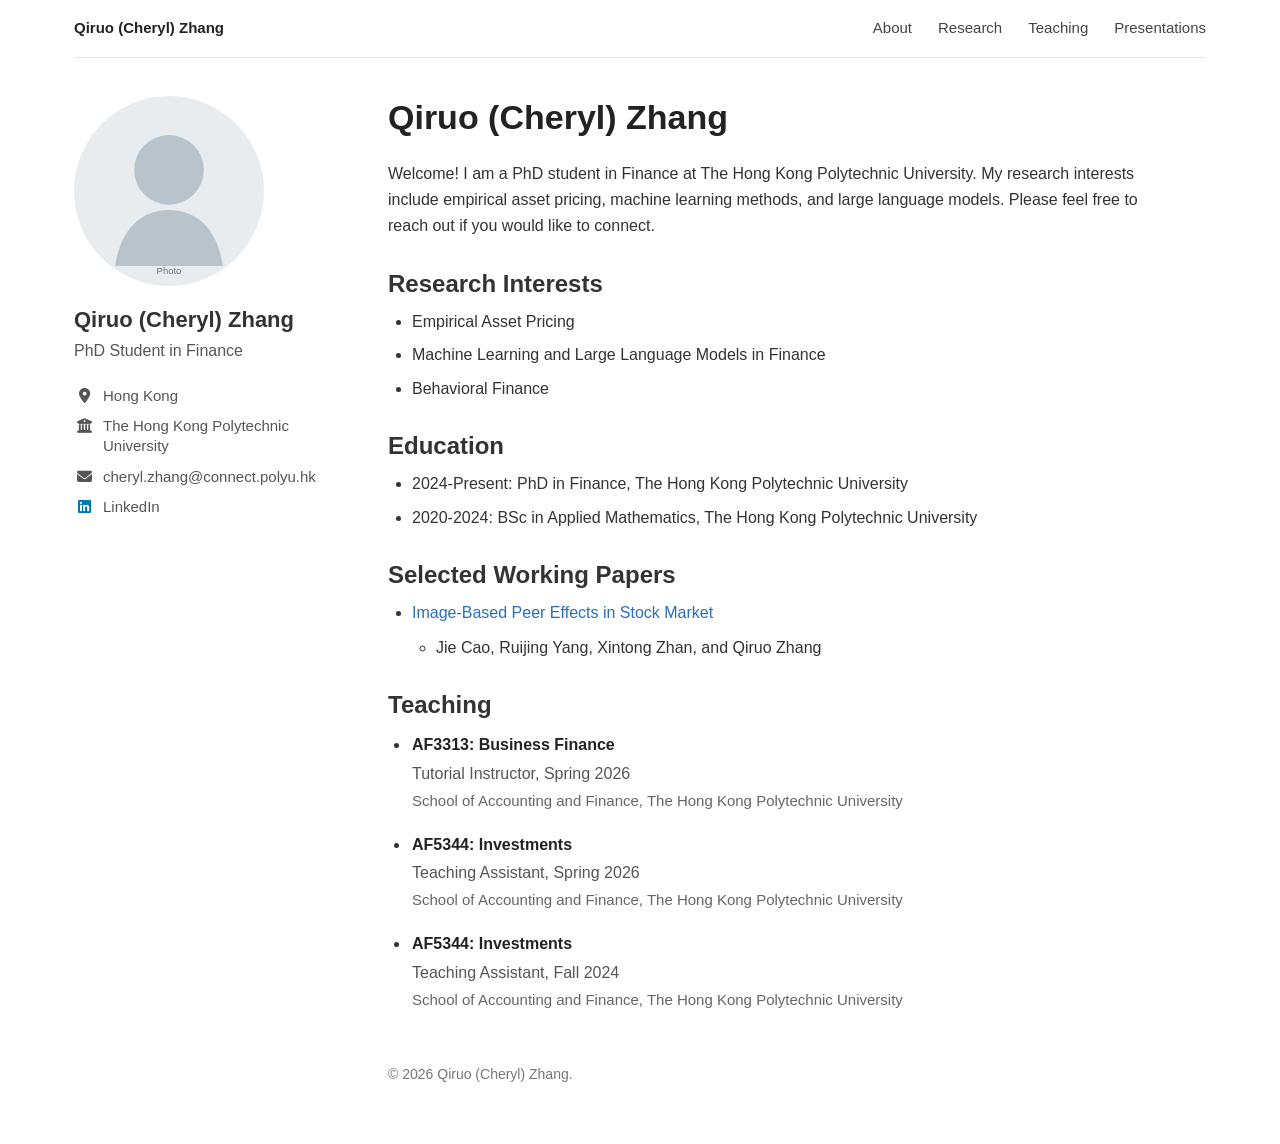
==== about/index.html @ eaeedb98 "Add files via upload" ====
<!doctype html>
<html lang="zh-CN">
<head>
  <meta charset="utf-8">
  <meta name="viewport" content="width=device-width, initial-scale=1">
  <title>Qiruo (Cheryl) Zhang - Academic Homepage</title>
  <link rel="stylesheet" href="https://cdnjs.cloudflare.com/ajax/libs/font-awesome/6.5.2/css/all.min.css">
  <link rel="stylesheet" href="../assets/css/style.css">
</head>
<body>
  <div class="site">
    <nav class="top-nav">
      <a class="brand" href="../index.html">Qiruo (Cheryl) Zhang</a>
      <a href="../about/">About</a>
      <a href="../research/">Research</a>
      <a href="../teaching/">Teaching</a>
      <a href="../presentations/">Presentations</a>
    </nav>

    <div class="layout">
      <aside class="sidebar">
        <img class="portrait" src="../assets/img/profile.svg" alt="Qiruo (Cheryl) Zhang">
        <h2>Qiruo (Cheryl) Zhang</h2>
        <p class="position">PhD Student in Finance</p>

        <ul class="profile-list">
          <li><i class="fa-solid fa-location-dot" aria-hidden="true"></i><span>Hong Kong</span></li>
          <li><i class="fa-solid fa-building-columns" aria-hidden="true"></i><span>The Hong Kong Polytechnic University</span></li>
          <li><i class="fa-solid fa-envelope" aria-hidden="true"></i><a href="mailto:cheryl.zhang@connect.polyu.hk">cheryl.zhang@connect.polyu.hk</a></li>
          <li><i class="fa-brands fa-linkedin" aria-hidden="true"></i><a href="https://linkedin.com/in/qiruo-zhang-477340235">LinkedIn</a></li>
        </ul>
      </aside>

      <main class="content">
        <h1>Qiruo (Cheryl) Zhang</h1>

        <p>
          Welcome! I am a PhD student in Finance at The Hong Kong Polytechnic University.
          My research interests include empirical asset pricing, machine learning methods, and large language models.
          Please feel free to reach out if you would like to connect.
        </p>

        <h2>Research Interests</h2>
        <ul>
          <li>Empirical Asset Pricing</li>
          <li>Machine Learning and Large Language Models in Finance</li>
          <li>Behavioral Finance</li>
        </ul>

        <h2>Education</h2>
        <ul>
          <li>2024-Present: PhD in Finance, The Hong Kong Polytechnic University</li>
          <li>2020-2024: BSc in Applied Mathematics, The Hong Kong Polytechnic University</li>
        </ul>

        <h2>Selected Working Papers</h2>
        <ul>
          <li>
            <a href="../research/">Image-Based Peer Effects in Stock Market</a>
            <ul>
              <li>Jie Cao, Ruijing Yang, Xintong Zhan, and Qiruo Zhang</li>
            </ul>
          </li>
        </ul>

        <h2>Teaching</h2>
        <ul class="compact-list">
          <li class="compact-item">
            <p class="compact-title">AF3313: Business Finance</p>
            <p class="compact-meta">Tutorial Instructor, Spring 2026</p>
            <p class="compact-note">School of Accounting and Finance, The Hong Kong Polytechnic University</p>
          </li>

          <li class="compact-item">
            <p class="compact-title">AF5344: Investments</p>
            <p class="compact-meta">Teaching Assistant, Spring 2026</p>
            <p class="compact-note">School of Accounting and Finance, The Hong Kong Polytechnic University</p>
          </li>

          <li class="compact-item">
            <p class="compact-title">AF5344: Investments</p>
            <p class="compact-meta">Teaching Assistant, Fall 2024</p>
            <p class="compact-note">School of Accounting and Finance, The Hong Kong Polytechnic University</p>
          </li>
        </ul>

        <p class="footer">© 2026 Qiruo (Cheryl) Zhang.</p>
      </main>
    </div>
  </div>
</body>
</html>
---- assets/css/style.css ----
* {
  box-sizing: border-box;
}

body {
  margin: 0;
  color: #333;
  background: #fff;
  font-family: -apple-system, BlinkMacSystemFont, "Segoe UI", Helvetica, Arial, "Microsoft YaHei", sans-serif;
  font-size: 16px;
  line-height: 1.65;
}

a {
  color: #2a6ebb;
  text-decoration: none;
}

a:hover,
a:focus {
  text-decoration: underline;
}

.site {
  max-width: 1180px;
  margin: 0 auto;
  padding: 0 24px 42px;
}

.top-nav {
  display: flex;
  align-items: center;
  gap: 26px;
  min-height: 58px;
  border-bottom: 1px solid #e5e7eb;
  font-size: 15px;
}

.top-nav a {
  color: #444;
}

.top-nav .brand {
  margin-right: auto;
  font-weight: 700;
  color: #222;
}

.layout {
  display: grid;
  grid-template-columns: 260px minmax(0, 1fr);
  gap: 54px;
  padding-top: 38px;
}

.sidebar {
  color: #555;
}

.portrait {
  width: 190px;
  height: 190px;
  display: block;
  object-fit: cover;
  border-radius: 50%;
  margin-bottom: 20px;
}

.sidebar h2 {
  margin: 0 0 4px;
  color: #333;
  font-size: 22px;
  line-height: 1.25;
}

.position {
  margin: 0 0 22px;
  color: #555;
}

.profile-list {
  list-style: none;
  padding: 0;
  margin: 22px 0 0;
  color: #555;
  font-size: 15px;
  line-height: 1.35;
}

.profile-list li {
  display: flex;
  align-items: flex-start;
  margin: 10px 0;
}

.profile-list i {
  flex: 0 0 20px;
  width: 20px;
  margin-right: 9px;
  color: #555;
  text-align: center;
  font-size: 15px;
  line-height: 1.35;
}

.profile-list .fa-linkedin {
  color: #0077b5;
}

.profile-list a,
.profile-list span {
  min-width: 0;
  color: #555;
  overflow-wrap: anywhere;
}

.profile-list a:hover {
  color: #2a6ebb;
}

.content {
  max-width: 790px;
}

h1 {
  margin: 0 0 22px;
  color: #222;
  font-size: 34px;
  font-weight: 600;
  line-height: 1.25;
}

h2 {
  margin: 28px 0 10px;
  color: #333;
  font-size: 24px;
  font-weight: 600;
  line-height: 1.3;
}

p {
  margin: 0 0 16px;
}

ul,
ol {
  margin: 8px 0 18px;
  padding-left: 24px;
}

li {
  margin: 7px 0;
}

.item {
  margin-bottom: 26px;
}

.compact-list {
  margin-top: 12px;
  padding-left: 22px;
}

.compact-item {
  margin-bottom: 18px;
  padding-left: 2px;
}

.compact-title {
  margin: 0;
  color: #222;
  font-weight: 600;
}

.compact-meta {
  margin: 2px 0 0;
  color: #555;
}

.compact-note {
  margin: 2px 0 0;
  color: #666;
  font-size: 15px;
}

.item h2 {
  margin-bottom: 6px;
}

.meta {
  margin-bottom: 6px;
  color: #555;
}

.links a {
  display: inline-block;
  margin-right: 14px;
}

.footer {
  margin-top: 50px;
  color: #777;
  font-size: 14px;
}

@media (max-width: 840px) {
  .site {
    padding: 0 18px 36px;
  }

  .top-nav {
    flex-wrap: wrap;
    gap: 12px 18px;
    padding: 14px 0;
  }

  .top-nav .brand {
    width: 100%;
  }

  .layout {
    display: block;
    padding-top: 28px;
  }

  .sidebar {
    margin-bottom: 34px;
  }

  .portrait {
    width: 160px;
    height: 160px;
  }

  h1 {
    font-size: 30px;
  }
}
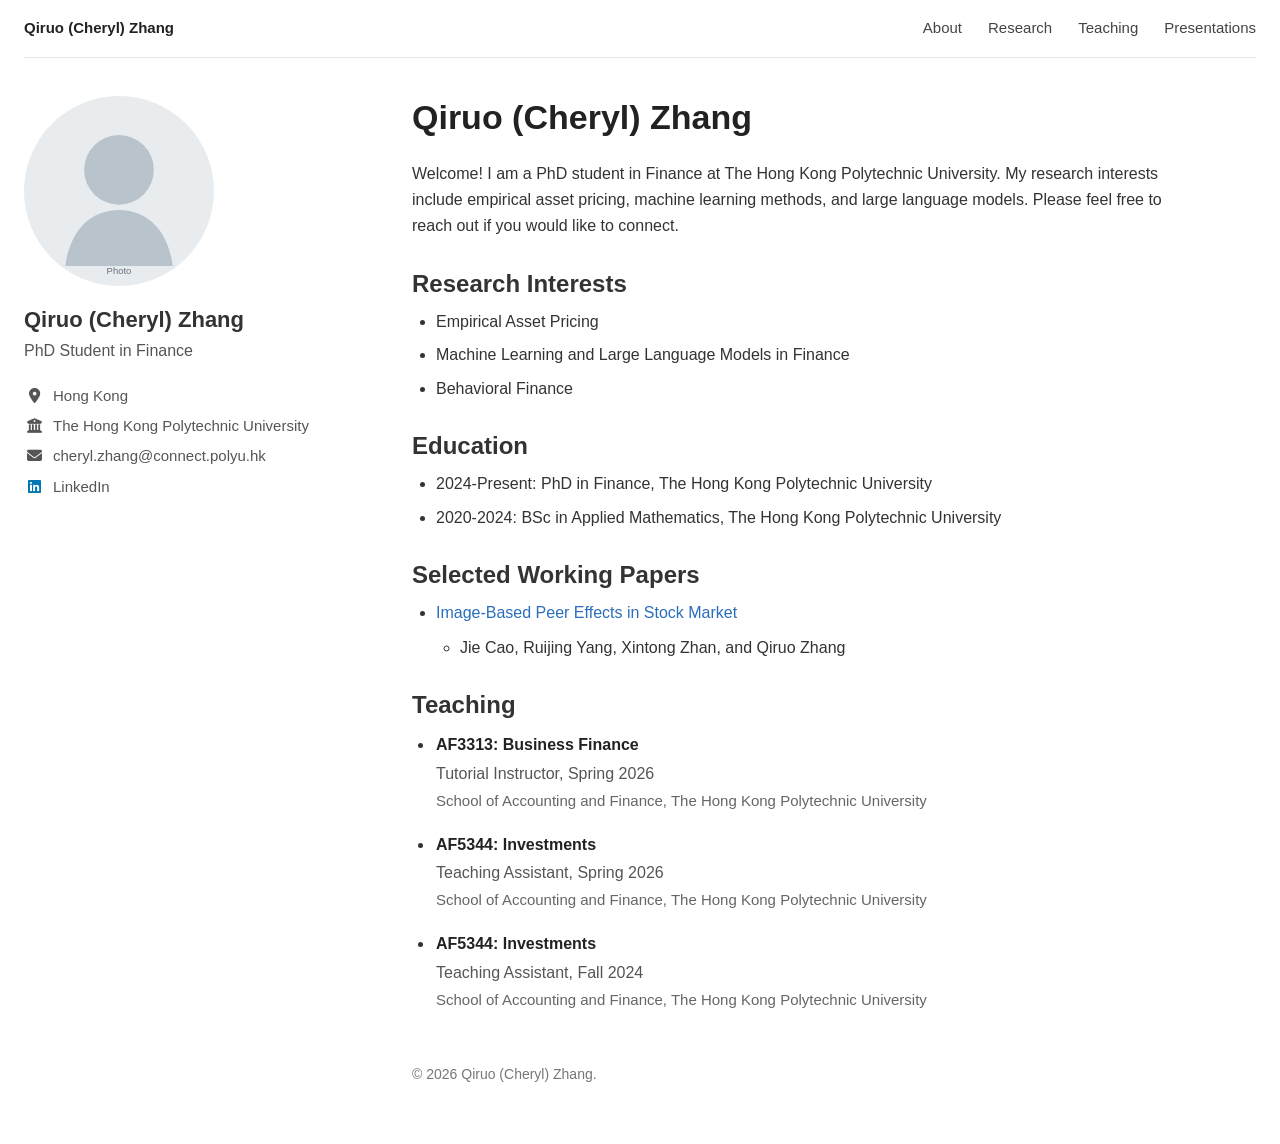
==== commit be893e44: "Add files via upload" ====
--- a/about/index.html
+++ b/about/index.html
@@ -11,7 +11,7 @@
   <div class="site">
     <nav class="top-nav">
       <a class="brand" href="../index.html">Qiruo (Cheryl) Zhang</a>
-      <a href="../about/">About</a>
+      <a href="../">About</a>
       <a href="../research/">Research</a>
       <a href="../teaching/">Teaching</a>
       <a href="../presentations/">Presentations</a>
--- a/assets/css/style.css
+++ b/assets/css/style.css
@@ -22,7 +22,7 @@
 }
 
 .site {
-  max-width: 1180px;
+  max-width: 1280px;
   margin: 0 auto;
   padding: 0 24px 42px;
 }
@@ -48,8 +48,8 @@
 
 .layout {
   display: grid;
-  grid-template-columns: 260px minmax(0, 1fr);
-  gap: 54px;
+  grid-template-columns: 340px minmax(0, 1fr);
+  gap: 48px;
   padding-top: 38px;
 }
 
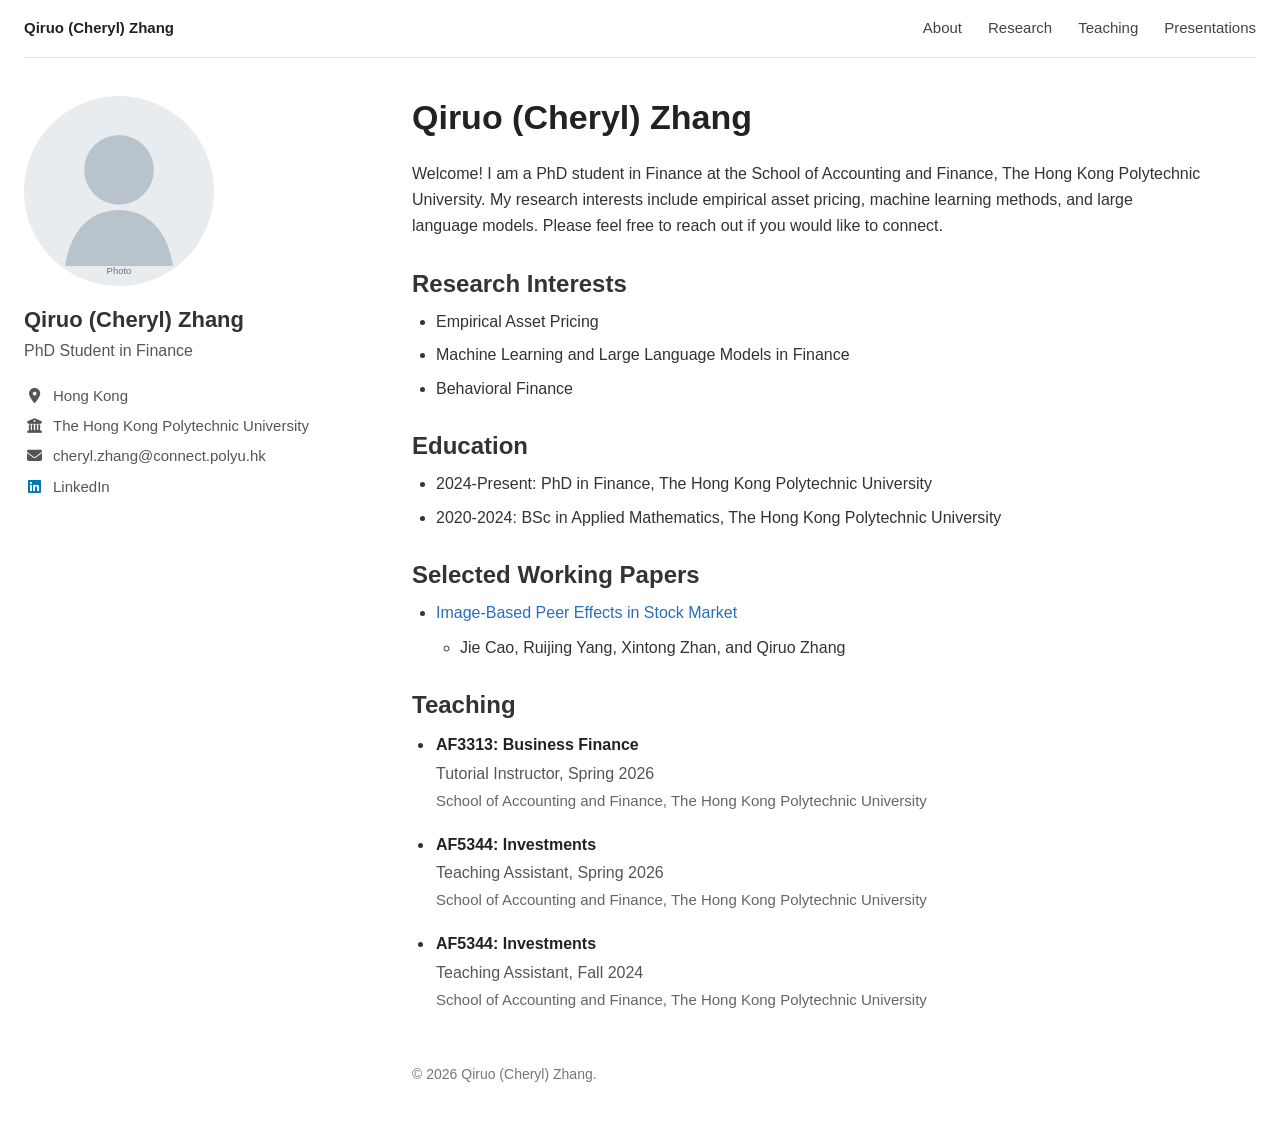
==== commit 6232080d: "Add files via upload" ====
--- a/about/index.html
+++ b/about/index.html
@@ -10,7 +10,7 @@
 <body>
   <div class="site">
     <nav class="top-nav">
-      <a class="brand" href="../index.html">Qiruo (Cheryl) Zhang</a>
+      <a class="brand" href="../">Qiruo (Cheryl) Zhang</a>
       <a href="../">About</a>
       <a href="../research/">Research</a>
       <a href="../teaching/">Teaching</a>
@@ -35,7 +35,7 @@
         <h1>Qiruo (Cheryl) Zhang</h1>
 
         <p>
-          Welcome! I am a PhD student in Finance at The Hong Kong Polytechnic University.
+          Welcome! I am a PhD student in Finance at the School of Accounting and Finance, The Hong Kong Polytechnic University.
           My research interests include empirical asset pricing, machine learning methods, and large language models.
           Please feel free to reach out if you would like to connect.
         </p>
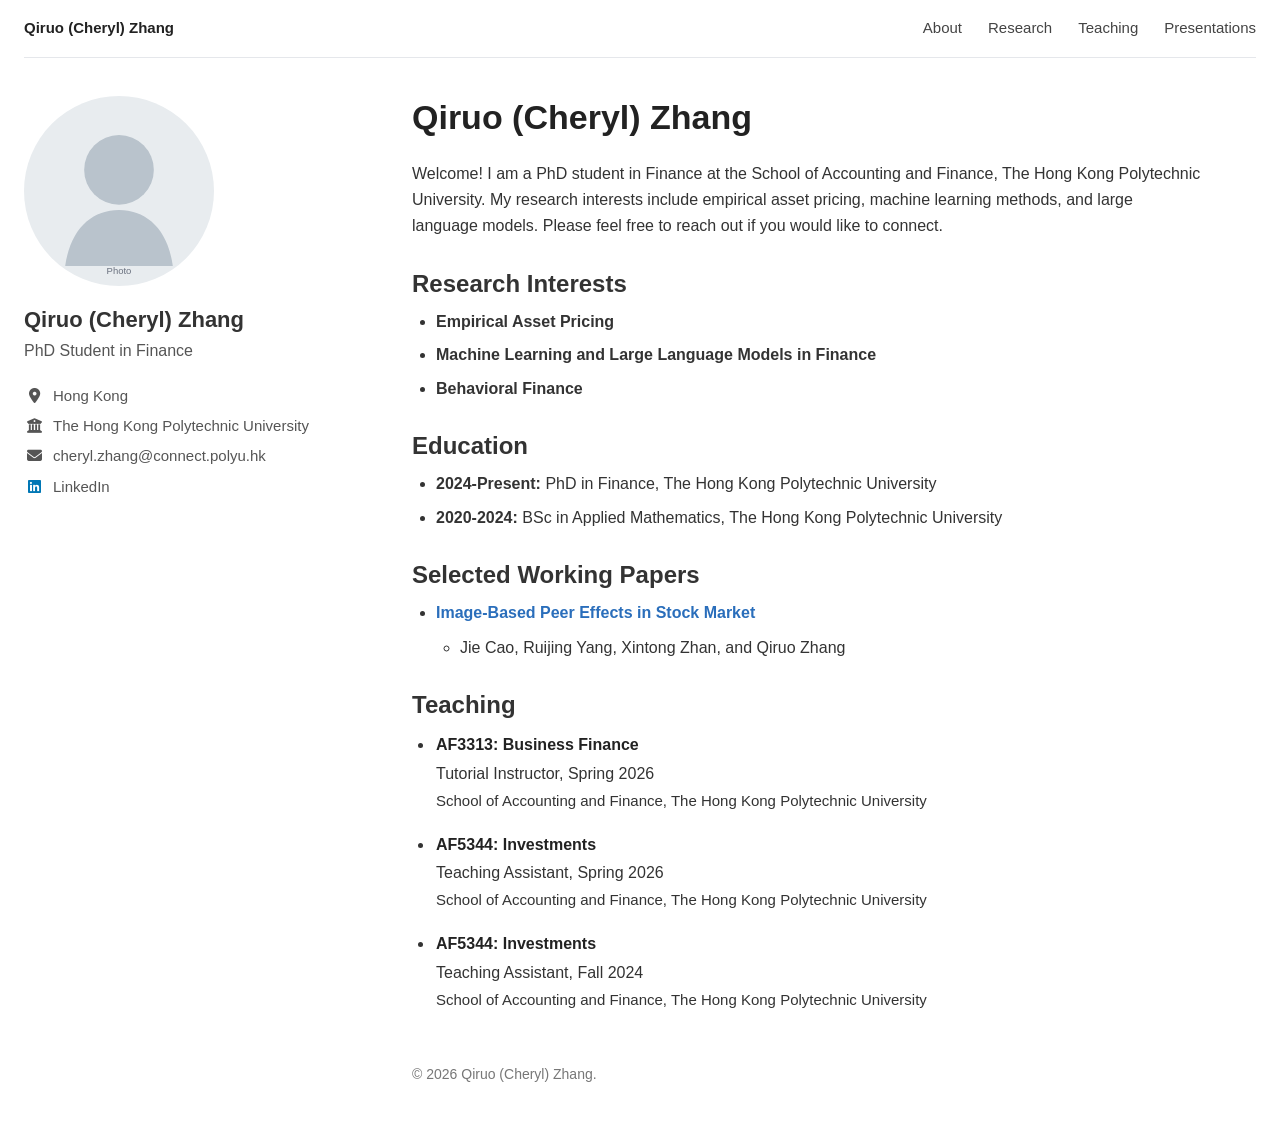
==== commit 21df18d6: "Add files via upload" ====
--- a/about/index.html
+++ b/about/index.html
@@ -42,21 +42,21 @@
 
         <h2>Research Interests</h2>
         <ul>
-          <li>Empirical Asset Pricing</li>
-          <li>Machine Learning and Large Language Models in Finance</li>
-          <li>Behavioral Finance</li>
+          <li><strong>Empirical Asset Pricing</strong></li>
+          <li><strong>Machine Learning and Large Language Models in Finance</strong></li>
+          <li><strong>Behavioral Finance</strong></li>
         </ul>
 
         <h2>Education</h2>
         <ul>
-          <li>2024-Present: PhD in Finance, The Hong Kong Polytechnic University</li>
-          <li>2020-2024: BSc in Applied Mathematics, The Hong Kong Polytechnic University</li>
+          <li><strong>2024-Present:</strong> PhD in Finance, The Hong Kong Polytechnic University</li>
+          <li><strong>2020-2024:</strong> BSc in Applied Mathematics, The Hong Kong Polytechnic University</li>
         </ul>
 
         <h2>Selected Working Papers</h2>
         <ul>
           <li>
-            <a href="../research/">Image-Based Peer Effects in Stock Market</a>
+            <strong><a href="../research/">Image-Based Peer Effects in Stock Market</a></strong>
             <ul>
               <li>Jie Cao, Ruijing Yang, Xintong Zhan, and Qiruo Zhang</li>
             </ul>
--- a/assets/css/style.css
+++ b/assets/css/style.css
@@ -174,12 +174,12 @@
 
 .compact-meta {
   margin: 2px 0 0;
-  color: #555;
+  color: #333;
 }
 
 .compact-note {
   margin: 2px 0 0;
-  color: #666;
+  color: #333;
   font-size: 15px;
 }
 
@@ -189,7 +189,7 @@
 
 .meta {
   margin-bottom: 6px;
-  color: #555;
+  color: #333;
 }
 
 .links a {
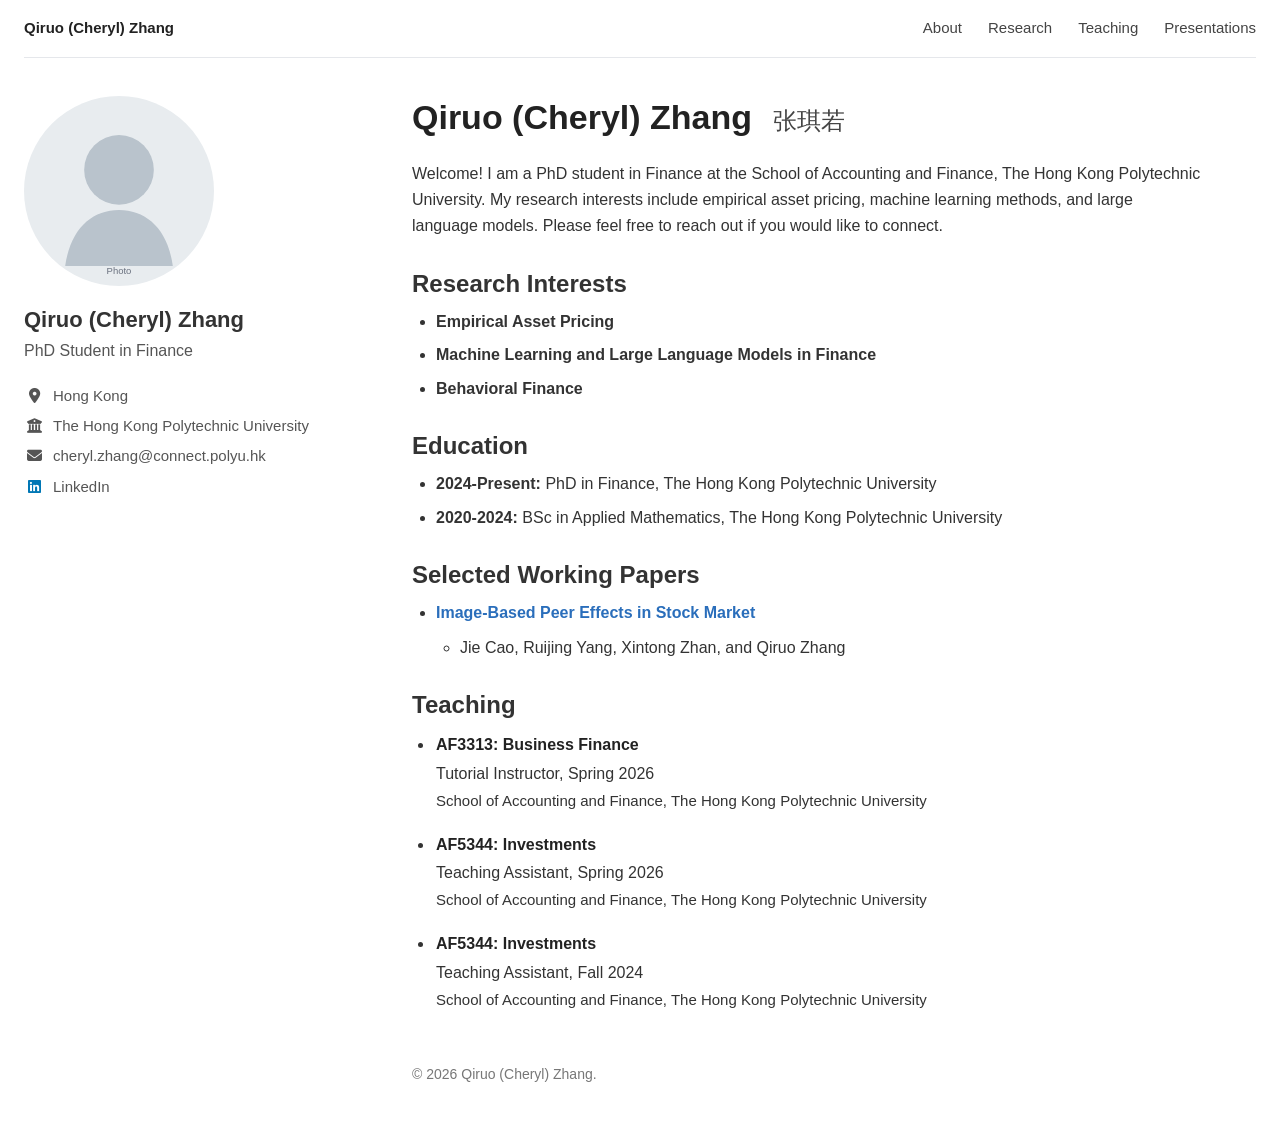
==== commit 39e91a61: "Add files via upload" ====
--- a/about/index.html
+++ b/about/index.html
@@ -32,7 +32,7 @@
       </aside>
 
       <main class="content">
-        <h1>Qiruo (Cheryl) Zhang</h1>
+        <h1>Qiruo (Cheryl) Zhang <span class="cn-name">张琪若</span></h1>
 
         <p>
           Welcome! I am a PhD student in Finance at the School of Accounting and Finance, The Hong Kong Polytechnic University.
--- a/assets/css/style.css
+++ b/assets/css/style.css
@@ -130,6 +130,14 @@
   line-height: 1.25;
 }
 
+.cn-name {
+  margin-left: 12px;
+  color: #444;
+  font-size: 0.72em;
+  font-weight: 500;
+  white-space: nowrap;
+}
+
 h2 {
   margin: 28px 0 10px;
   color: #333;
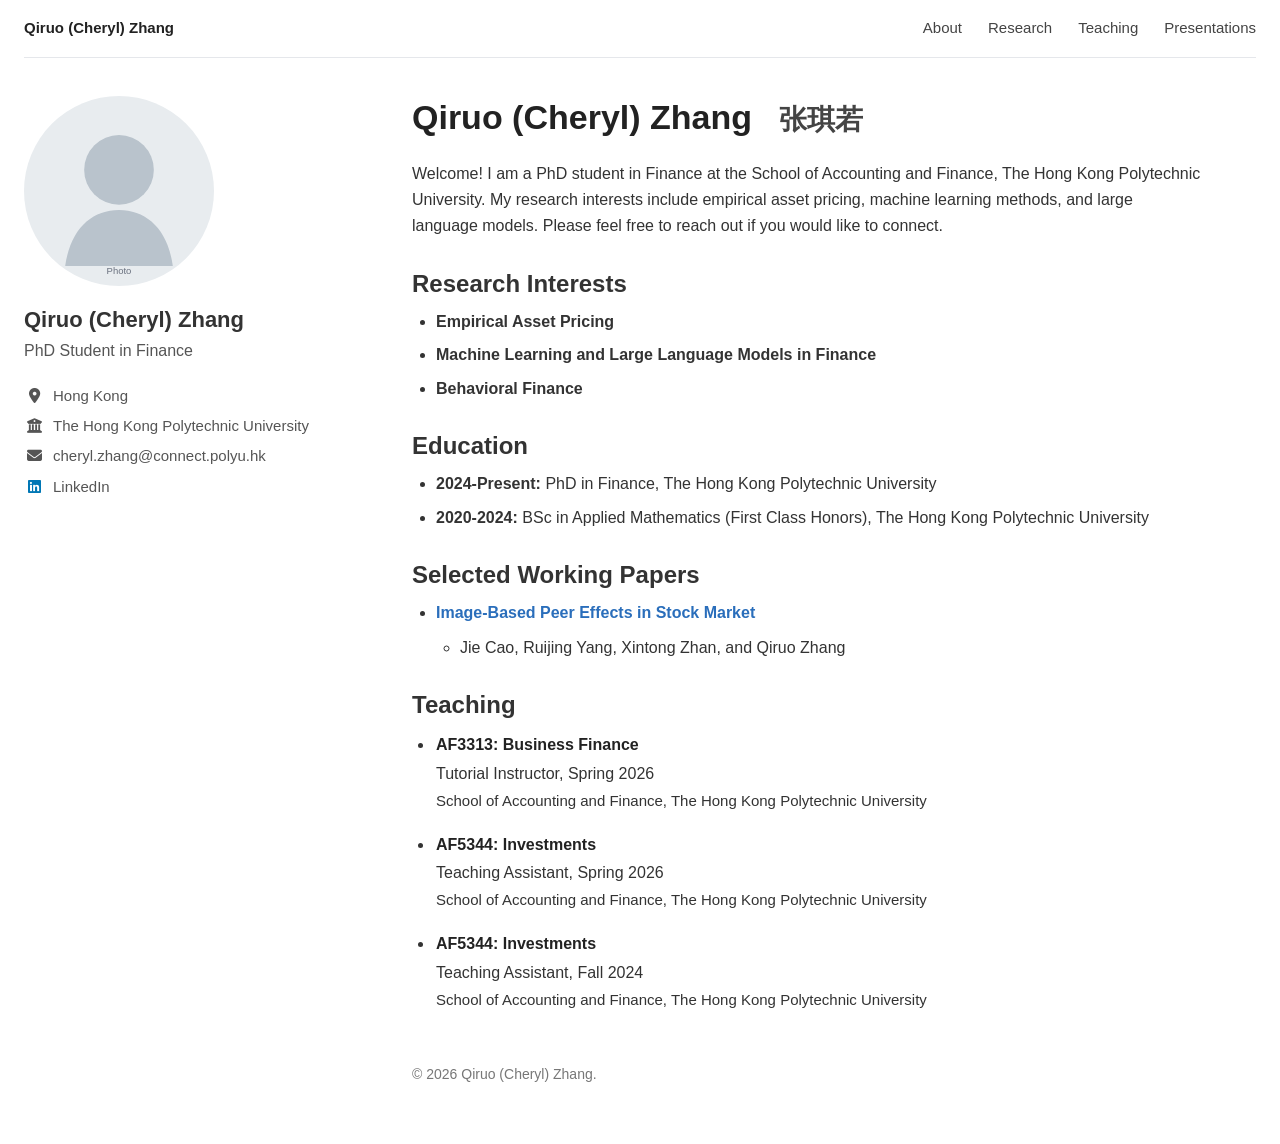
==== commit bf705975: "Add files via upload" ====
--- a/about/index.html
+++ b/about/index.html
@@ -50,7 +50,7 @@
         <h2>Education</h2>
         <ul>
           <li><strong>2024-Present:</strong> PhD in Finance, The Hong Kong Polytechnic University</li>
-          <li><strong>2020-2024:</strong> BSc in Applied Mathematics, The Hong Kong Polytechnic University</li>
+          <li><strong>2020-2024:</strong> BSc in Applied Mathematics (First Class Honors), The Hong Kong Polytechnic University</li>
         </ul>
 
         <h2>Selected Working Papers</h2>
--- a/assets/css/style.css
+++ b/assets/css/style.css
@@ -131,10 +131,11 @@
 }
 
 .cn-name {
-  margin-left: 12px;
+  margin-left: 18px;
   color: #444;
-  font-size: 0.72em;
-  font-weight: 500;
+  font-family: KaiTi, STKaiti, "Kaiti SC", "楷体", serif;
+  font-size: 0.82em;
+  font-weight: 600;
   white-space: nowrap;
 }
 
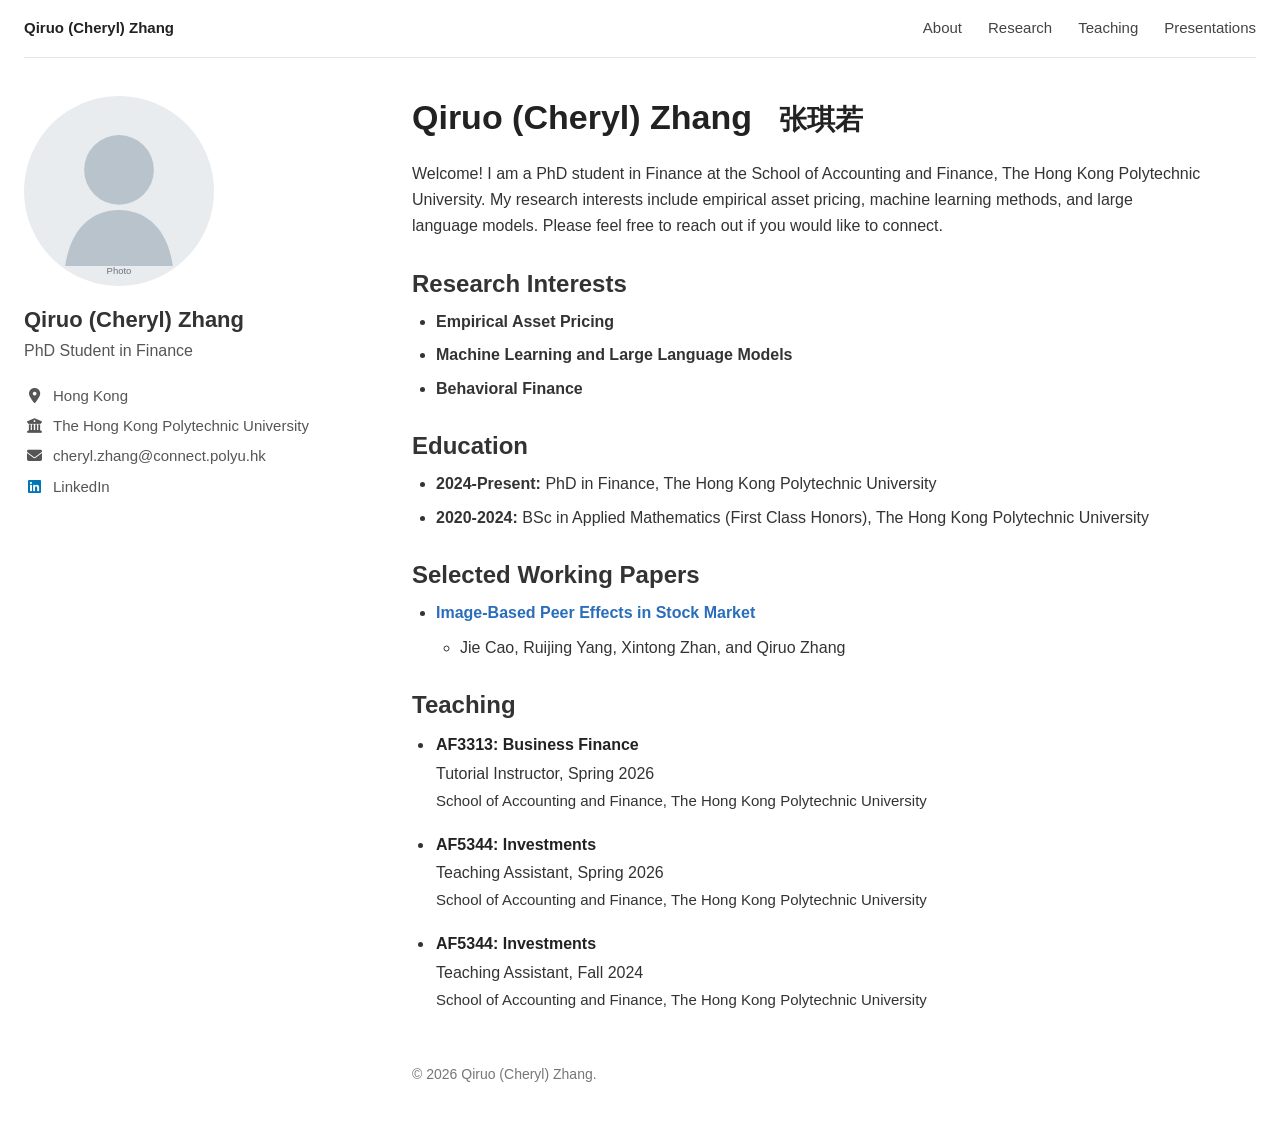
==== commit bd402ed4: "Add files via upload" ====
--- a/about/index.html
+++ b/about/index.html
@@ -43,7 +43,7 @@
         <h2>Research Interests</h2>
         <ul>
           <li><strong>Empirical Asset Pricing</strong></li>
-          <li><strong>Machine Learning and Large Language Models in Finance</strong></li>
+          <li><strong>Machine Learning and Large Language Models</strong></li>
           <li><strong>Behavioral Finance</strong></li>
         </ul>
 
--- a/assets/css/style.css
+++ b/assets/css/style.css
@@ -132,7 +132,7 @@
 
 .cn-name {
   margin-left: 18px;
-  color: #444;
+  color: #222;
   font-family: KaiTi, STKaiti, "Kaiti SC", "楷体", serif;
   font-size: 0.82em;
   font-weight: 600;
